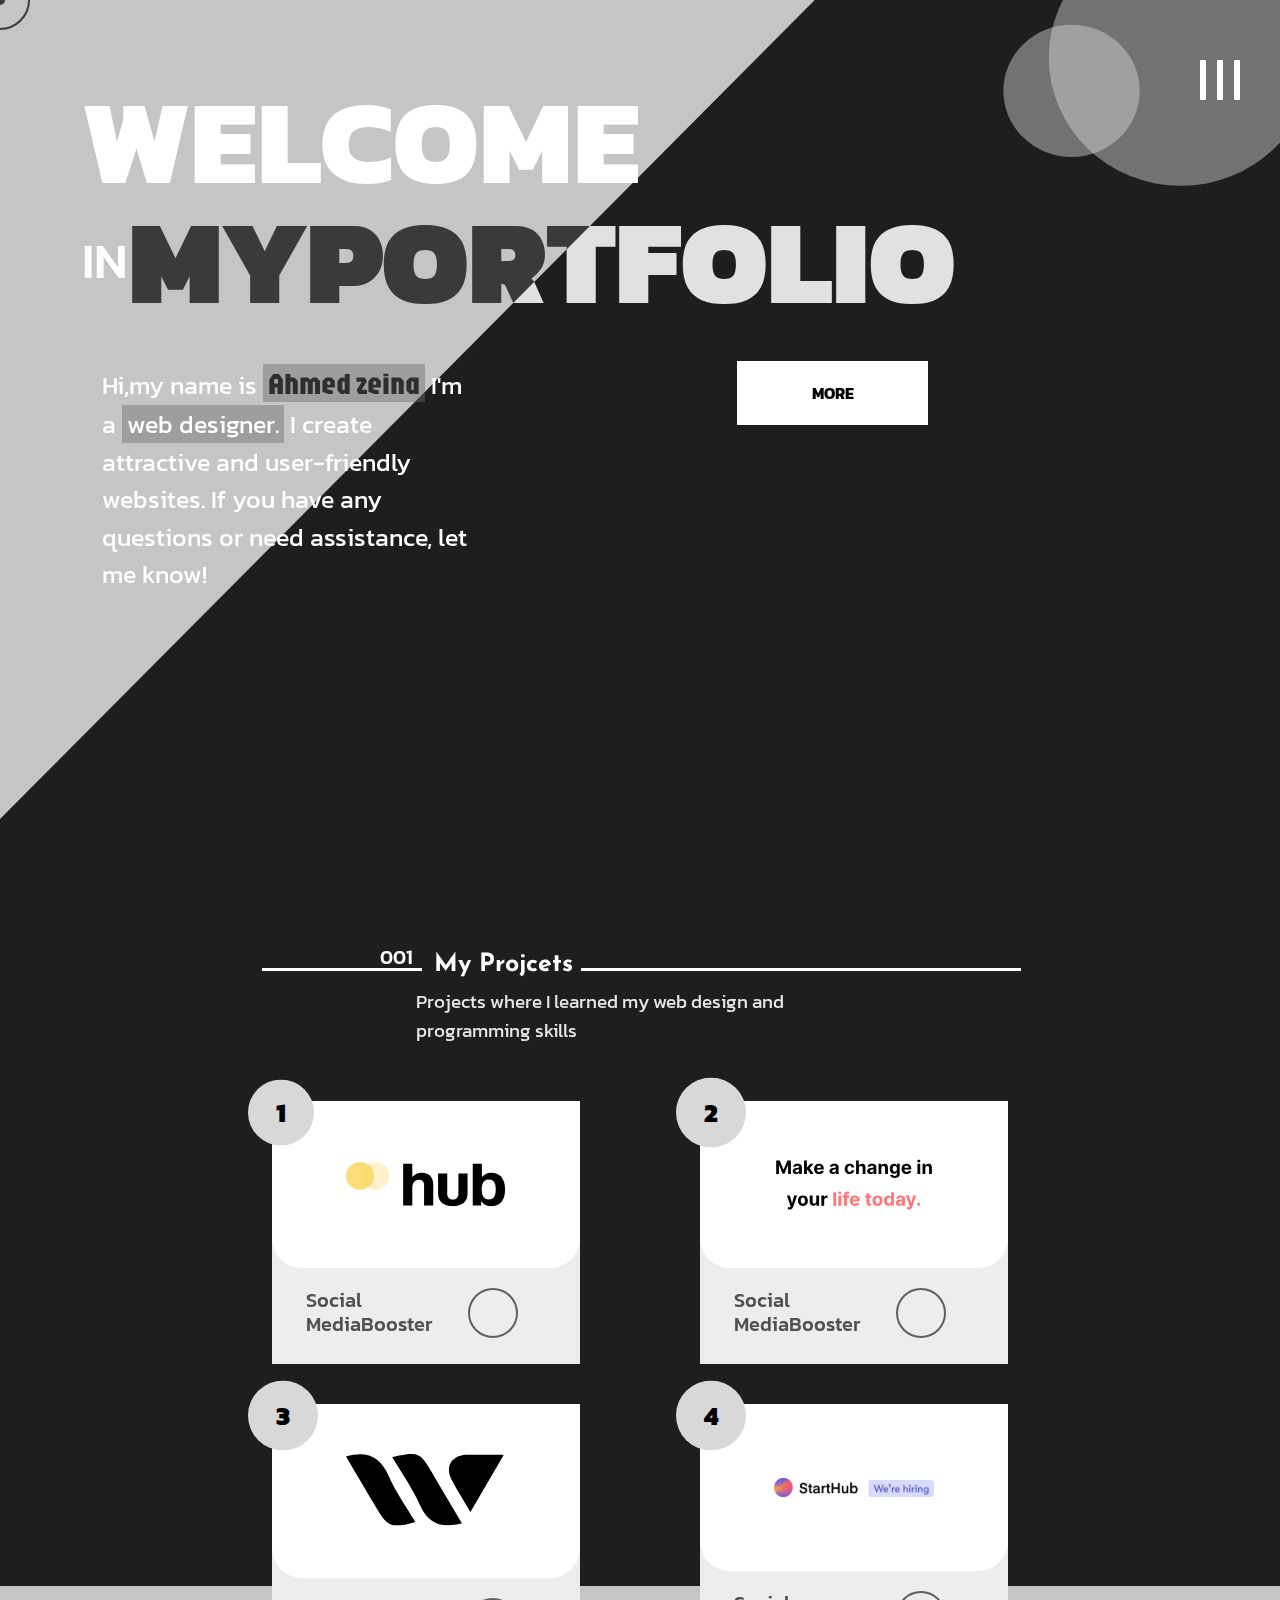
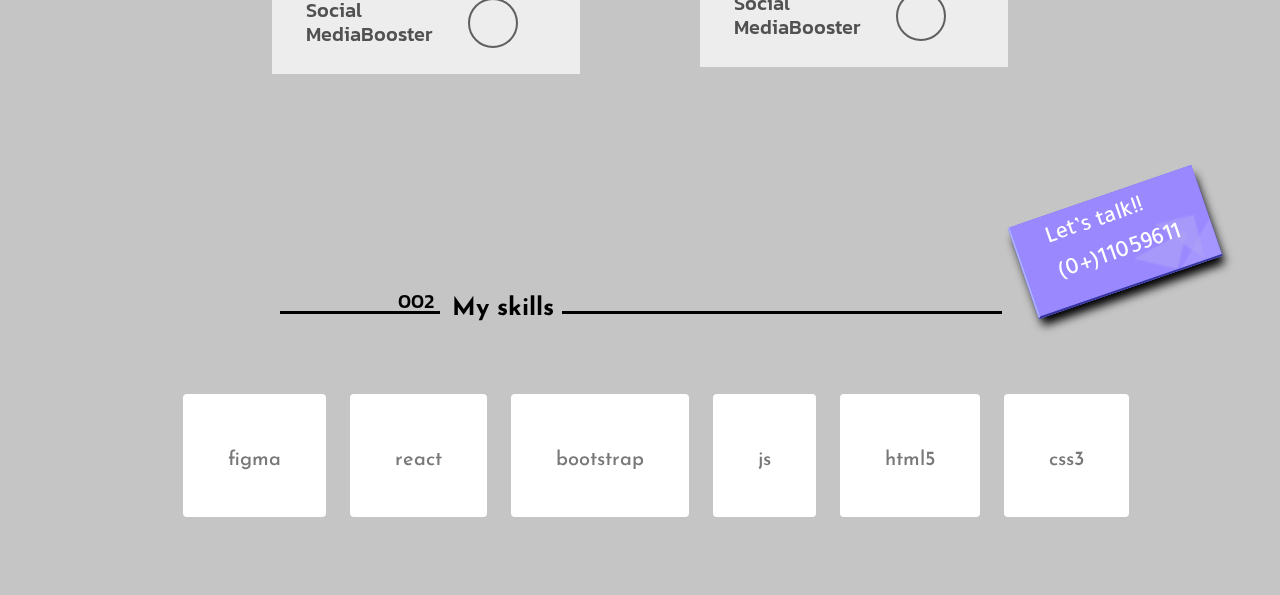
==== index.html @ 01827b54 "Add files via upload" ====
<!DOCTYPE html>
<html lang="en">
  <head>
    <meta charset="UTF-8" />
    <meta name="viewport" content="width=device-width, initial-scale=1.0" />

    <link
      rel="stylesheet"
      href="https://cdnjs.cloudflare.com/ajax/libs/font-awesome/6.6.0/css/all.min.css"
      integrity="sha512-Kc323vGBEqzTmouAECnVceyQqyqdsSiqLQISBL29aUW4U/M7pSPA/gEUZQqv1cwx4OnYxTxve5UMg5GT6L4JJg=="
      crossorigin="anonymous"
      referrerpolicy="no-referrer"
    />
    <link
      href="https://cdn.jsdelivr.net/npm/bootstrap@5.3.3/dist/css/bootstrap.min.css"
      rel="stylesheet"
      integrity="sha384-QWTKZyjpPEjISv5WaRU9OFeRpok6YctnYmDr5pNlyT2bRjXh0JMhjY6hW+ALEwIH"
      crossorigin="anonymous"
    />

    <link rel="stylesheet" href="style.css" />
    <title>Document</title>
  </head>
  <body>

    <div class="curser-dot"   id="curser-dot"></div>
    <div class="curser-outline"  id="curser-outline"></div>


    <div id="side-bar" class="side-bar">
      <div id="toggle_btn" class="toggle_btn">
        <span></span>
        <span></span>
        <span></span>
      </div>

      <div class="side-bar-content"></div>
      <h4>
        <span class=" send-text">Send</span><br />
        positive message!
      </h4>
      <input placeholder="YOUR NAME" type="text" />
      <input  class="message" placeholder="MESSAGE" type="text" />
      <div class="btn">Send</div>



      <ul class="d-flex flex-wrap">
        <li><i class="fa-brands fa-linkedin"></i></li>
        <li><i class="fa-brands fa-facebook"></i></li>
        <li><i class="fa-brands fa-github"></i></li>
      </ul>


    </div>




    <div class="all-thing  position-relative  ">
      <img class="main-img" src="assets/Group 5.svg" alt="" />

      <div class="landing-section">
        <div class="container">
          <div class="top-content">
            <h1 class="wel-text text-white">WELCOME</h1>
            <div class="dis-text d-flex align-items-center">
              <h1 class="">IN</h1>
              <h1 class="">MYPORTFOLIO</h1>
            </div>
          </div>

          <div class="bot-content d-flex justify-content-sm-between">
            <p class="text-white">
              Hi,my name is <span  class="logo">Ahmed zeina</span> I'm a <span> web designer.</span> I create attractive and
              user-friendly websites. If you have any questions or need
              assistance, let me know!
            </p>
            <div id="scroll-btn"  class="btn ">MORE</div>
          </div>
        </div>
      </div>

      <div class="my_projects">
        <div class="top position-relative">
          <div class="main-section-title">
            <h1>My Projcets</h1>
            <h5 class="text-white">001</h5>
          </div>
          <p>Projects where I learned my web design and programming skills</p>
        </div>

        <div class="row w-100">
          <div class="col-md-6">
            <a href="project-four.html">
              <div class="content w-50 ms-auto me-5">
                <div
                  class="img-content d-flex justify-content-center align-items-center"
                >
                  <img src="assets/hub-svg-logo 1.svg" alt="" />
                </div>
                <div class="text-content d-flex justify-content-around">
                  <h5>Social MediaBooster</h5>
                  <button class="btn">
                    <i class="fa-solid fa-arrow-right"></i>
                  </button>

                  <br />
                </div>
                <div class="one-num">1</div>
              </div>
            </a>
          </div>
          <div class="col-md-6">
            <a href="project-two.html">
              <div class="content w-50 ms-5 me-auto">
                <div
                  class="img-content d-flex justify-content-center align-items-center"
                >
                  <img src="assets/make.svg" alt="" />
                </div>
                <div class="text-content d-flex justify-content-around">
                  <h5>Social MediaBooster</h5>
                  <button class="btn">
                    <i class="fa-solid fa-arrow-right"></i>
                  </button>

                  <br />
                </div>
                <div class="one-num">2</div>
              </div>
            </a>
          </div>
        </div>
        <div class="row w-100 p-0">
          <div class="col-md-6">
            <a href="project-one.html">
              <div class="content w-50 ms-auto me-5">
                <div
                  class="img-content d-flex justify-content-center align-items-center"
                >
                  <img src="assets/new 1.svg" alt="" />
                </div>
                <div class="text-content d-flex justify-content-around">
                  <h5>Social MediaBooster</h5>
                  <button class="btn">
                    <i class="fa-solid fa-arrow-right"></i>
                  </button>

                  <br />
                </div>
                <div class="one-num">3</div>
              </div>
            </a>
          </div>
          <div class="col-md-6">
            <a href="project-three.html">
              <div class="content w-50 ms-5 me-auto">
                <div
                  class="img-content d-flex justify-content-center align-items-center"
                >
                  <img src="assets/Logo1 1.svg" alt="" />
                </div>
                <div class="text-content d-flex justify-content-around">
                  <h5>Social MediaBooster</h5>
                  <button class="btn">
                    <i class="fa-solid fa-arrow-right"></i>
                  </button>

                  <br />
                </div>
                <div class="one-num">4</div>
              </div>
            </a>
          </div>
        </div>
      </div>

      <div class="my-skills">
        <div class="container">
          <div class="top position-relative">
            <div class="main-section-title">
              <h1>My skills</h1>
              <h5 class="">002</h5>
            </div>
          </div>


          <div class="card-lets-talk">
            <h4>Let’s talk!!</h1>
            <h4>(0+)11059611  </h4>

          </div>
          <div class="animation-div">
            <ul class="animation-content  d-flex justify-content-center " >
              <li><i class="fa-brands fa-figma"></i>
                <h5>figma</h1>
              </li>
              <li><i class="fa-brands fa-react"></i>
                <h5>react</h1>
              </li>
              <li><i class="fa-brands fa-bootstrap"></i>
                <h5>bootstrap</h1>
              </li>
              <li><i class="fa-brands fa-js"></i>
                <h5>js</h1>
              </li>
              <li><i class="fa-brands fa-html5"></i>
                <h5>html5</h1>
              </li>
              <li><i class="fa-brands fa-css3-alt"></i>
                <h5>css3</h1>
              </li>
            </ul>
            
          </div>
        </div>
      </div>
    </div>




    <script
      src="https://cdn.jsdelivr.net/npm/bootstrap@5.3.3/dist/js/bootstrap.bundle.min.js"
      integrity="sha384-YvpcrYf0tY3lHB60NNkmXc5s9fDVZLESaAA55NDzOxhy9GkcIdslK1eN7N6jIeHz"
      crossorigin="anonymous"
    ></script>


    <script src="app.js" ></script>
  </body>
</html>
---- style.css ----
@import url('https://fonts.googleapis.com/css2?family=IBM+Plex+Sans+Arabic:wght@100;200;300;400;500;600;700&family=Kanit:ital,wght@0,100;0,200;0,300;0,400;0,500;0,600;0,700;0,800;0,900;1,100;1,200;1,300;1,400;1,500;1,600;1,700;1,800;1,900&family=Roboto:ital,wght@0,100;0,300;0,400;0,500;0,700;0,900;1,100;1,300;1,400;1,500;1,700;1,900&family=Tajawal:wght@200;300;400;500;700;800;900&display=swap');


@import url('https://fonts.googleapis.com/css2?family=Bebas+Neue&family=IBM+Plex+Sans+Arabic:wght@100;200;300;400;500;600;700&family=Jaro:opsz@6..72&family=Josefin+Sans:ital,wght@0,100..700;1,100..700&family=Kanit:ital,wght@0,100;0,200;0,300;0,400;0,500;0,600;0,700;0,800;0,900;1,100;1,200;1,300;1,400;1,500;1,600;1,700;1,800;1,900&family=Roboto:ital,wght@0,100;0,300;0,400;0,500;0,700;0,900;1,100;1,300;1,400;1,500;1,700;1,900&family=Tajawal:wght@200;300;400;500;700;800;900&family=Teko:wght@300..700&display=swap');
@import url('https://fonts.googleapis.com/css2?family=Bebas+Neue&family=IBM+Plex+Sans+Arabic:wght@100;200;300;400;500;600;700&family=Kanit:ital,wght@0,100;0,200;0,300;0,400;0,500;0,600;0,700;0,800;0,900;1,100;1,200;1,300;1,400;1,500;1,600;1,700;1,800;1,900&family=Roboto:ital,wght@0,100;0,300;0,400;0,500;0,700;0,900;1,100;1,300;1,400;1,500;1,700;1,900&family=Tajawal:wght@200;300;400;500;700;800;900&display=swap');
@import url('https://fonts.googleapis.com/css2?family=Bebas+Neue&family=IBM+Plex+Sans+Arabic:wght@100;200;300;400;500;600;700&family=Josefin+Sans:ital,wght@0,100..700;1,100..700&family=Kanit:ital,wght@0,100;0,200;0,300;0,400;0,500;0,600;0,700;0,800;0,900;1,100;1,200;1,300;1,400;1,500;1,600;1,700;1,800;1,900&family=Roboto:ital,wght@0,100;0,300;0,400;0,500;0,700;0,900;1,100;1,300;1,400;1,500;1,700;1,900&family=Tajawal:wght@200;300;400;500;700;800;900&display=swap');


body {
    background-color: rgb(197, 197, 197);
    font-family: "Kanit", sans-serif;
    cursor: none;
    overflow-x: hidden;
}

:root {
    --black: black;
    --light-black: rgb(110, 110, 110);
}

html {
    scroll-behavior: smooth;
}


.curser-dot {
    width: 10px;
    height: 10px;
    background-color: rgb(255, 255, 255);
    mix-blend-mode: difference;

}

.curser-outline {
    width: 60px;
    height: 60px;
    border: 2px solid white;
    mix-blend-mode: difference;
    z-index: 500;
}

.curser-outline,
.curser-dot {
    position: fixed;
    top: 0;
    left: 0;
    transform: translate(-50%, -50%);
    border-radius: 50%;
    z-index: 500;
    pointer-events: none;

}



/* main start */


.top {
    width: 100%;
    display: flex;
    justify-content: center;
    align-items: center;
    flex-direction: column;

    padding: 50px 0;
}

.main-section-title {
    position: relative;
    display: flex;
    align-items: center;
    justify-content: center;
    color: var(--black);


    h1 {
        font-family: "Josefin Sans", sans-serif;
        position: relative;
        left: -137px;
        font-size: 25px;
        font-weight: 700;
    }


    h5 {
        position: absolute;
        left: -191px;
        bottom: 11px;
    }

    &::after {
        content: '';
        position: absolute;
        width: 440px;
        background-color: var(--black);
        right: -311px;
        height: 3px;
    }

    &::before {
        content: '';
        position: absolute;
        width: 160px;
        background-color: var(--black);
        left: -309px;
        height: 3px;
    }

}


.main-img {
    width: 100%;
    right: 0;
    position: absolute;
    z-index: -1;
}






.all-thing {}

/* landing start */


.landing-section {
    padding: 100px 0 0;
    height: 100vh;

}

.logo {
    font-size: 30px;
    color: rgb(46, 46, 46);
    padding: 20px 50px;
    font-family: "Jaro", serif;
    font-weight: 800;
}



.landing-section .top-content {

    position: relative;

    &::after {
        position: absolute;
        content: '';
        left: 0;
        background-color: rgb(197, 197, 197);
        height: 100%;
        width: 218px;
        top: 0;
        transform: translateX(-218px);
        z-index: 6;
    }

    .wel-text {
        font-size: clamp(120px, 10vw, 50px);
        line-height: 81px;
        font-weight: 800;
        animation: landingAnimationtwo forwards 1s;
        position: relative;



    }

    .dis-text {


        h1 {
            &:nth-child(1) {
                font-size: 50px;
                color: white;
                animation: landingAnimationtwo forwards 2s;
                position: relative;


            }

            &:nth-child(2) {
                position: relative;
                font-size: clamp(120px, 10vw, 50px);


                color: rgb(255, 255, 255);
                font-weight: 900;
                mix-blend-mode: difference;
                z-index: 5;
                animation: landingAnimationtwo forwards 2s;

            }
        }

    }
}



.landing-section .bot-content {


    padding: 20px;

    p {
        width: 35%;

        font-size: 25px;


        span {
            background-color: #6d6d6d70;
            padding: 0 5px;
        }

    }

    .btn {
        background-color: rgb(255, 255, 255);
        color: black;
        display: inline-block;
        padding: 0.9rem 1.8rem;
        font-size: 16px;
        font-weight: 700;
        cursor: pointer;
        position: relative;
        text-decoration: none;
        overflow: hidden;
        height: 64px;
        display: flex;
        justify-content: center;
        align-items: center;
        width: 191px;
        font-weight: 700;
        margin-right: 250px;
        border-radius: 0;
        z-index: 1;
    }

    .btn:hover {
        color: white;
    }

    .btn::before {
        content: "";
        position: absolute;
        left: 0;
        top: 0;
        width: 100%;
        height: 100%;
        background-color: rgb(95, 95, 255);
        transform: translateX(-100%);
        transition: all .3s;
        z-index: -1;
    }

    .btn:hover::before {
        transform: translateX(0);
    }
}






/* my projects start */
.my_projects {
    padding: 50px 0 120px;
    display: flex;
    flex-direction: column;
    align-items: center;
    justify-content: center;

    p {
        color: #e7e6e6;
        font-size: 19px;
        width: 448px;
    }

    .row {
        padding: 40px 0;
    }

    .row a {
        list-style: none;
        text-decoration: none;
    }


    .top {
        padding: 0;
    }

    .main-section-title {
        h1 {
            color: white;
        }

        &::after {
            background-color: white;

        }

        &::before {
            background-color: white;

        }
    }
}


.my_projects .content {

    background-color: #ededed;
    position: relative;
    width: 100%;
    animation: scrollAnimation linear;
    animation-timeline: view();
    animation-range: entry 0;



    &:hover {
        .btn {
            color: rgb(255, 255, 255);
            background-color: rgb(95, 95, 95);
        }


        .img-content img {
            transform: scale(1.2);

        }
    }


}


.img-content {
    width: 100%;
    padding: 50px 25px;
    background-color: white;
    min-height: 167px;
    border-bottom-left-radius: 30px;
    border-bottom-right-radius: 30px;


    img {
        width: 160px;
        transition: 0.5s all;
    }
}

.text-content {
    padding: 20px;


    .btn {
        height: 50px;
        width: 50px;
        color: rgb(95, 95, 95);
        position: relative;
        border: 2px solid rgb(95, 95, 95);
        border-radius: 50%;
        display: flex;
        justify-content: center;
        align-items: center;
        font-size: 20px;
    }


    h5 {
        width: 50%;
        font-size: 23;
        color: rgb(82, 81, 81);
    }
}

.one-num {
    position: absolute;
    z-index: 5;
    clip-path: circle();
    padding: 20px;
    color: rgb(0 0 0);
    background-color: rgb(216, 216, 216);
    left: -24px;
    top: -36px;
    padding: 28px;
    font-size: 26px;
    font-weight: 800;
}




/* my-skills */


.my-skills {
    padding: 50px;
    position: relative;
    background-color: #c5c5c5;

}


.my-skills .animation-div {

    display: flex;
    align-items: center;
    justify-content: center;


}

.my-skills .animation-content {
    flex-wrap: wrap;

}

.my-skills .animation-content li {
    background-color: white;
    margin: 12px;
    padding: 45px;
    list-style: none;
    display: flex;
    flex-direction: column;
    align-items: center;
    border-radius: 4px;

    h5 {
        color: #787878;
        font-family: "Josefin Sans", sans-serif;
        margin: 9px 0 0;
    }


    i {
        font-size: 64px;
    }
}

.my-skills .card-lets-talk {
    background-color: rgb(95, 95, 253);
    background-image: url(./assets/cardBackgroun.png);
    background-position: center;
    background-size: cover;
    background-repeat: no-repeat;
    position: absolute;
    padding: 10px 31px;
    top: 0;
    right: 68px;

    transform: rotate(-19deg);
    color: white;
    border-left: rgb(175, 175, 255) solid 2px;
    border-bottom: rgb(52, 52, 156) solid 2px;
    box-shadow: 1px 9px 10px -1px black;
    font-family: "Tajawal", serif;
    animation: scrollAnimationtwo linear;
    animation-timeline: view();
    animation-range-end: 350px;
}



/* project-page */


.top.proj {



    padding: 0;

    h1 {
        font-size: 200px;
    }
}



.project-div {
    display: flex;
    flex-direction: column;



    .Proj-content {
        padding: 0 200px;
    }


    .Proj-content .circle {

        top: 0;
        right: 0;
        border-radius: 50%;
        border: 2px black solid;
        display: flex;
        justify-content: center;
        align-items: center;
        width: 50px;
        height: 50px;
        transform: translateX(70px);

        display: none;



    }

    .Proj-content .circle-line {
        position: absolute;
        top: 0;
        right: 0;
        height: 50%;
        background-color: transparent;
        width: 30px;

        border-right: 5px solid var(--light-black);
        border-bottom: 5px solid var(--light-black);

        border-bottom-right-radius: 20px;
        transform: translateX(46px);


    }



    .Proj-content h1 {


        font-size: 150px;
    }





    .Proj-content .last-line {
        position: absolute;
        bottom: 0;
        right: 0;
        height: 60%;
        background-color: var(--light-black);
        width: 5px;
        transform: translateX(46px);



    }

    .Proj-content .last {
        display: none;
    }


    .Proj-content .first {}



    img {
        margin: 20px 0;
        width: 100%;


    }


}





/* side_bar */



.side-bar {
    height: 100%;
    width: 300px;
    right: -300px;
    position: fixed;
    top: 0;
    background-color: white;
    z-index: 400;
    padding: 100px 39px;
    display: flex;
    justify-content: center;
    flex-direction: column;
    transition: 400ms ease-in-out all;





    .btn {
        background-color: rgb(81, 81, 255);
        margin: 10px 0;
        border-radius: 0;
        color: white;
    }

    ul {
        margin-top: 20px;


        padding-left: 0;

        li {
            list-style: none;
            cursor: pointer;

            margin: 15px;

            i {
                font-size: 30px;
            }
        }
    }


    h4 {

        margin: 50px 0 20px;

        .send-text {
            font-size: 70px;
            font-family: "Teko", sans-serif;
        }
    }

}

.side-bar .toggle_btn {
    position: absolute;
    left: -80px;
    top: 60px;
    display: flex;
    width: 40px;
    height: 40px;
    align-items: center;
    cursor: pointer;
    justify-content: center;








    span {
        position: absolute;
        background-color: rgb(255, 255, 255);
        width: 6px;
        height: 100%;
        border-radius: 1px;
        transition: 400ms ease all;


        &:nth-child(1) {
            left: 0;
        }

        &:nth-child(2) {
            left: 50%;
            transform: translateX(-50%);
        }

        &:nth-child(3) {
            right: 0;
        }

    }

}


.side-bar.active {

    right: 0;




    .toggle_btn span {


        &:nth-child(1) {
            left: 50%;
            transform: translateX(-50%) rotate(45deg);

        }

        &:nth-child(2) {
            display: none;

        }

        &:nth-child(3) {
            left: 50%;
            transform: translateX(-50%) rotate(-45deg);

        }

    }

    .toggle_btn {
        left: -50px;

    }

}




.side-bar input {
    color: rgb(0, 0, 0);
    width: 100%;
    padding: 11px 16px;
    font-size: 13px;
    margin: 10px 0;
    background-color: rgb(199 199 199);
    border: none;



    &:focus-visible {
        outline: 1px rgb(49, 49, 49) solid;
    }

    &::placeholder {
        color: rgb(46, 46, 46);
    }

    &:nth-child(3) {
        padding: 5px 9px 20px;
    }
}


.side-bar .message {
    padding: 11px 20px 55px;
}











@keyframes animation-way {

    from {
        transform: translateX(0);
    }

    to {
        transform: translateX(-100px);
    }

}


@keyframes scrollAnimation {
    from {
        opacity: 0;
        scale: 0.5;
    }

    to {
        opacity: 1;
        scale: 1;
    }
}

@keyframes scrollAnimationtwo {
    from {
        opacity: 0;
        scale: 2;
    }

    to {
        opacity: 1;
        scale: 1;
    }
}

@keyframes landingAnimationtwo {
    from {
        left: -100%;
    }

    to {
        left: 0;
    }
}
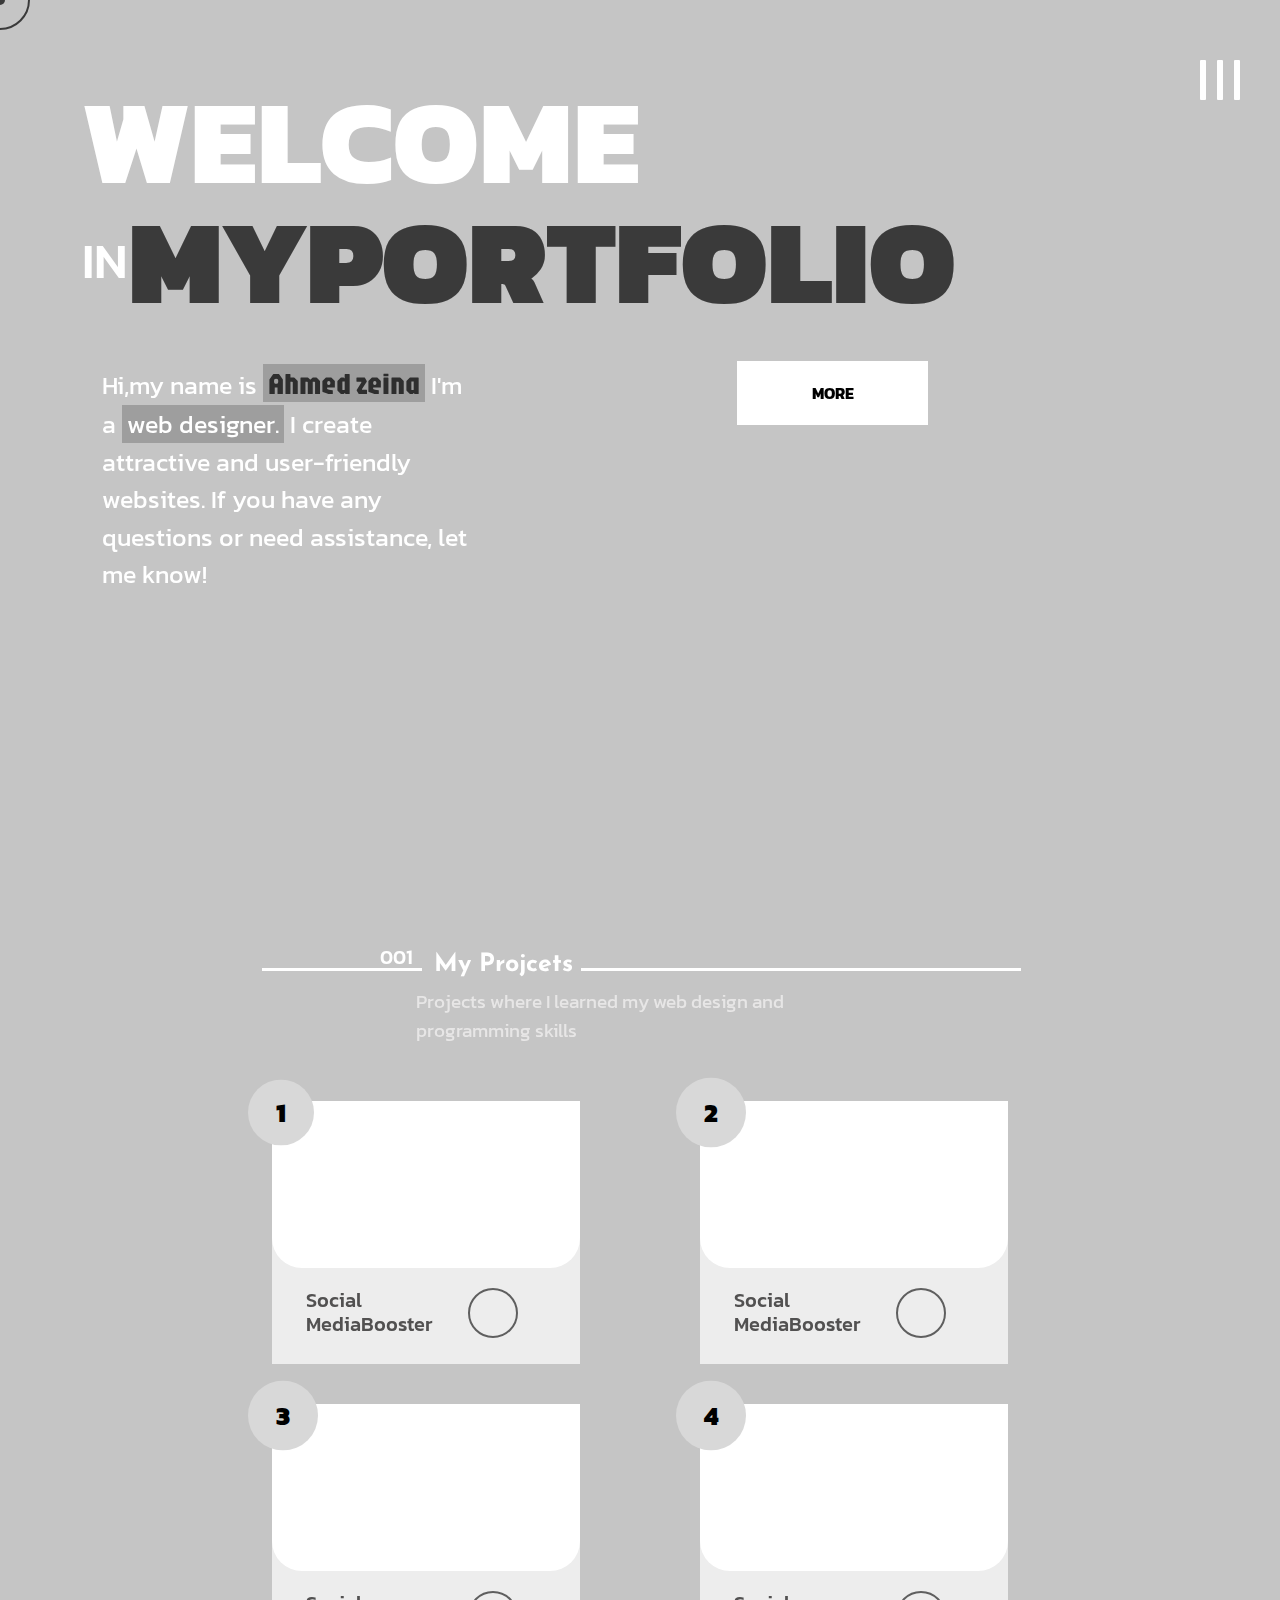
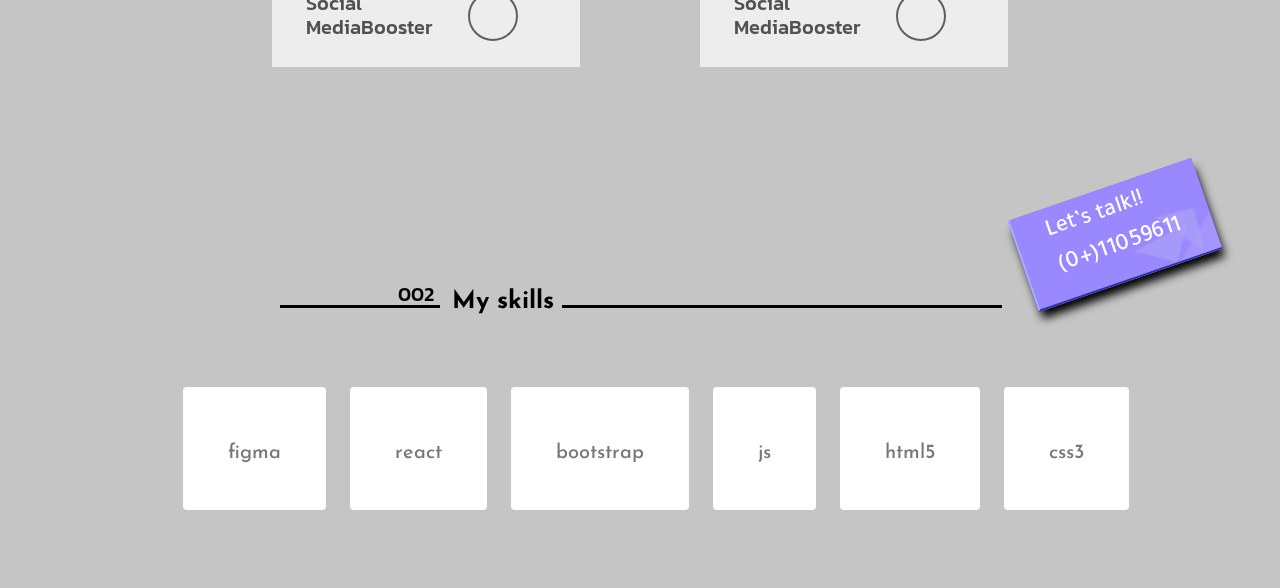
==== commit f58501e4: "Update index.html" ====
--- a/index.html
+++ b/index.html
@@ -58,7 +58,7 @@
 
 
     <div class="all-thing  position-relative  ">
-      <img class="main-img" src="assets/Group 5.svg" alt="" />
+      <img class="main-img" src="ass/Group 5.svg" alt="" />
 
       <div class="landing-section">
         <div class="container">
@@ -97,7 +97,7 @@
                 <div
                   class="img-content d-flex justify-content-center align-items-center"
                 >
-                  <img src="assets/hub-svg-logo 1.svg" alt="" />
+                  <img src="ass/hub-svg-logo 1.svg" alt="" />
                 </div>
                 <div class="text-content d-flex justify-content-around">
                   <h5>Social MediaBooster</h5>
@@ -117,7 +117,7 @@
                 <div
                   class="img-content d-flex justify-content-center align-items-center"
                 >
-                  <img src="assets/make.svg" alt="" />
+                  <img src="ass/make.svg" alt="" />
                 </div>
                 <div class="text-content d-flex justify-content-around">
                   <h5>Social MediaBooster</h5>
@@ -139,7 +139,7 @@
                 <div
                   class="img-content d-flex justify-content-center align-items-center"
                 >
-                  <img src="assets/new 1.svg" alt="" />
+                  <img src="ass/new 1.svg" alt="" />
                 </div>
                 <div class="text-content d-flex justify-content-around">
                   <h5>Social MediaBooster</h5>
@@ -159,7 +159,7 @@
                 <div
                   class="img-content d-flex justify-content-center align-items-center"
                 >
-                  <img src="assets/Logo1 1.svg" alt="" />
+                  <img src="ass/Logo1 1.svg" alt="" />
                 </div>
                 <div class="text-content d-flex justify-content-around">
                   <h5>Social MediaBooster</h5>
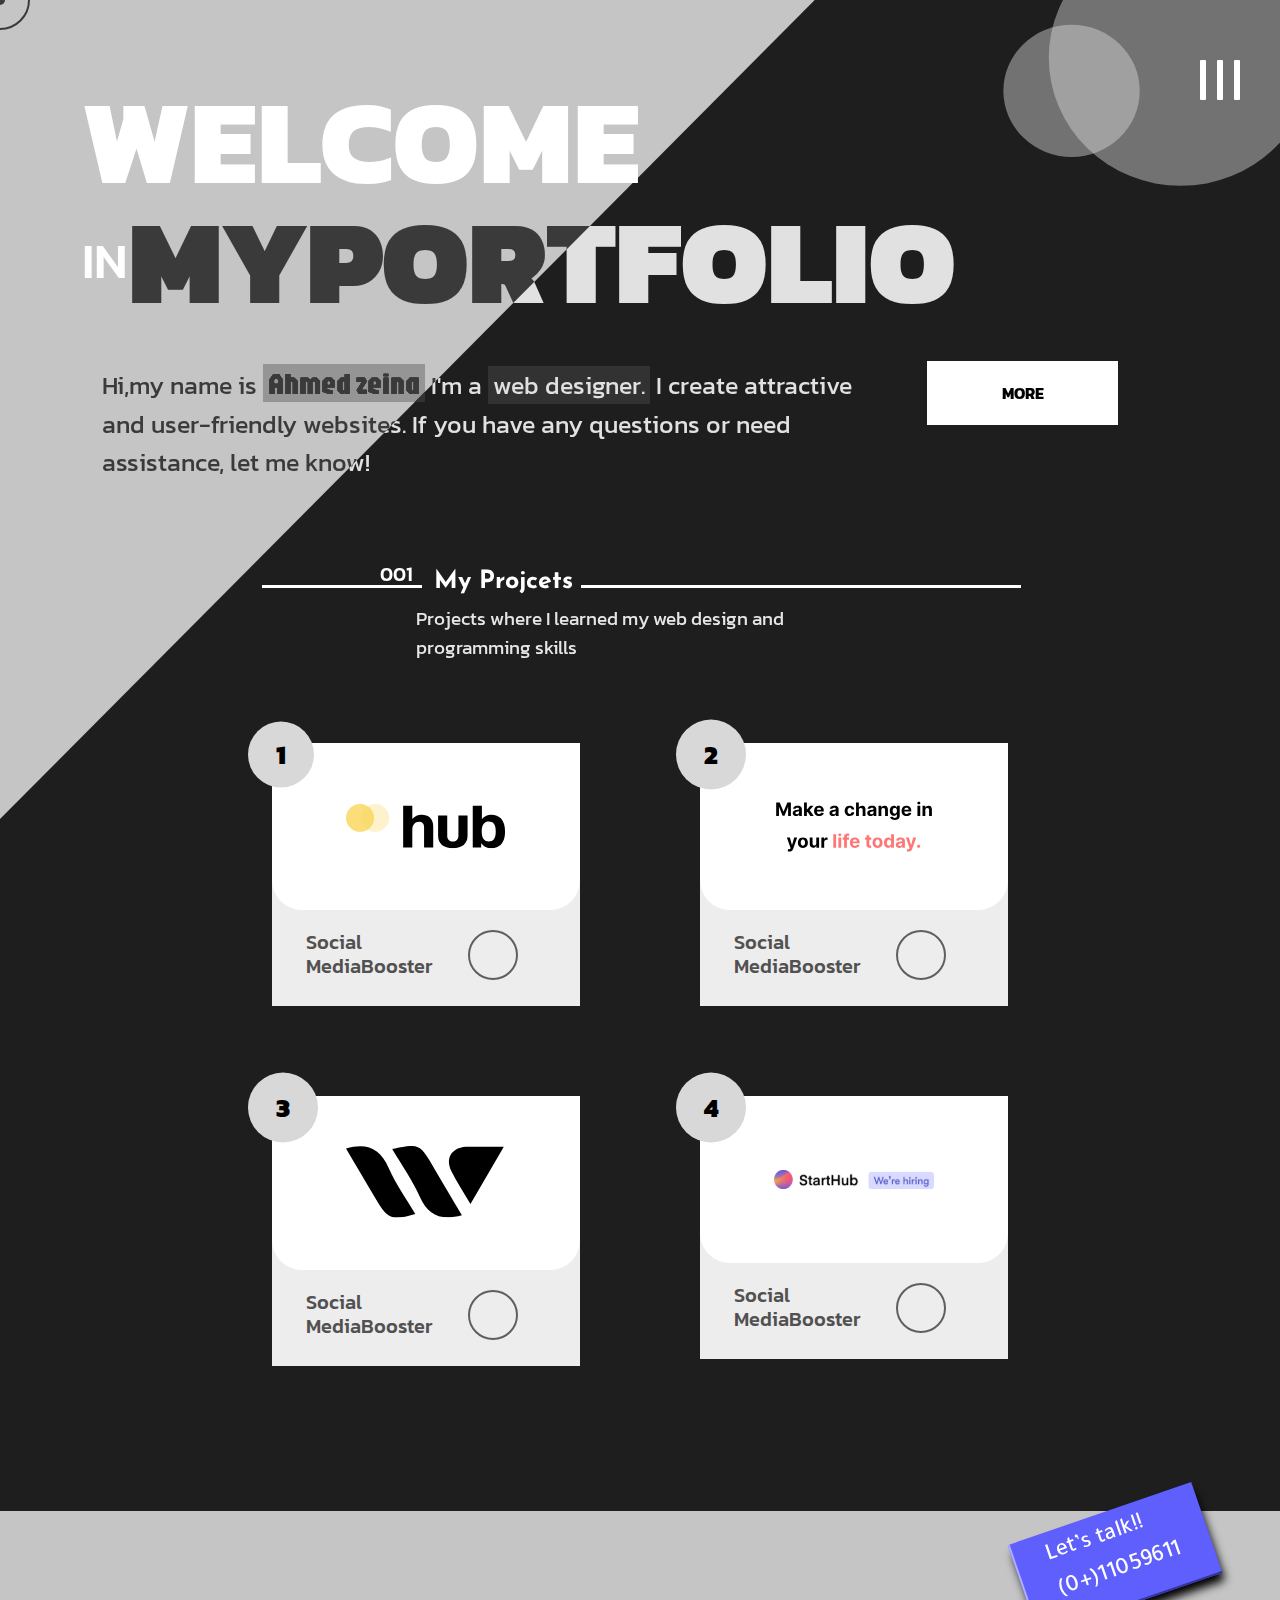
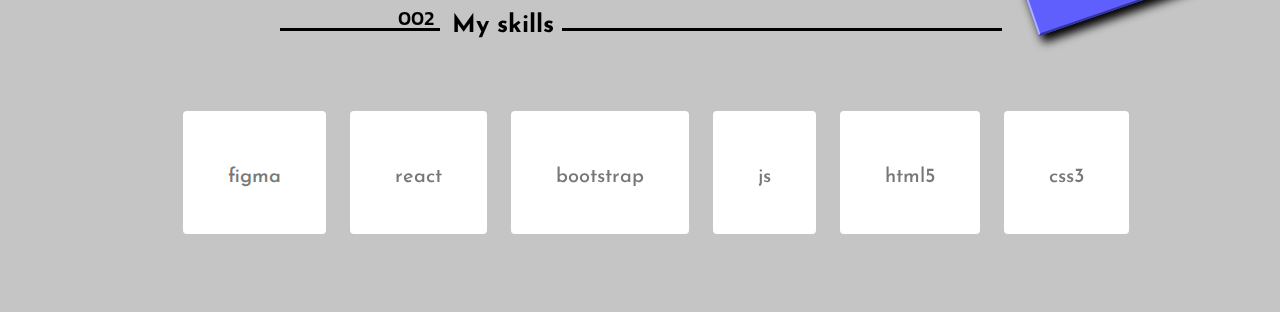
==== commit b22f6fea: "Update index.html" ====
--- a/index.html
+++ b/index.html
@@ -59,6 +59,7 @@
 
     <div class="all-thing  position-relative  ">
       <img class="main-img" src="ass/Group 5.svg" alt="" />
+      <img class="main-img-two" src="ass/background-assets.svg" alt="" />
 
       <div class="landing-section">
         <div class="container">
@@ -186,6 +187,8 @@
           </div>
 
 
+
+
           <div class="card-lets-talk">
             <h4>Let’s talk!!</h1>
             <h4>(0+)11059611  </h4>
--- a/style.css
+++ b/style.css
@@ -116,7 +116,9 @@
     position: absolute;
     z-index: -1;
 }
-
+.main-img-two {
+    display: none;
+}
 
 
 
@@ -129,16 +131,14 @@
 
 .landing-section {
     padding: 100px 0 0;
-    height: 100vh;
 
 }
 
 .logo {
     font-size: 30px;
-    color: rgb(46, 46, 46);
     padding: 20px 50px;
     font-family: "Jaro", serif;
-    font-weight: 800;
+    font-weight: 200;
 }
 
 
@@ -160,14 +160,11 @@
     }
 
     .wel-text {
-        font-size: clamp(120px, 10vw, 50px);
+        font-size: 120px;
         line-height: 81px;
         font-weight: 800;
         animation: landingAnimationtwo forwards 1s;
         position: relative;
-
-
-
     }
 
     .dis-text {
@@ -185,7 +182,7 @@
 
             &:nth-child(2) {
                 position: relative;
-                font-size: clamp(120px, 10vw, 50px);
+                font-size: 120px;
 
 
                 color: rgb(255, 255, 255);
@@ -204,14 +201,13 @@
 
 .landing-section .bot-content {
 
-
+    flex-wrap: wrap;
     padding: 20px;
 
     p {
-        width: 35%;
-
+        width: 70%;
         font-size: 25px;
-
+        mix-blend-mode: difference;
 
         span {
             background-color: #6d6d6d70;
@@ -237,7 +233,7 @@
         align-items: center;
         width: 191px;
         font-weight: 700;
-        margin-right: 250px;
+        margin-right: 60px;
         border-radius: 0;
         z-index: 1;
     }
@@ -295,6 +291,7 @@
 
     .top {
         padding: 0;
+        z-index: 5;
     }
 
     .main-section-title {
@@ -317,12 +314,14 @@
 
 .my_projects .content {
 
+    margin: 25px;
     background-color: #ededed;
     position: relative;
     width: 100%;
     animation: scrollAnimation linear;
     animation-timeline: view();
     animation-range: entry 0;
+    z-index: 5;
 
 
 
@@ -407,6 +406,16 @@
     padding: 50px;
     position: relative;
     background-color: #c5c5c5;
+    background-image: url(./ass/background-assets.svg);
+    position: left bottom;
+    background-repeat: no-repeat;
+    background-size: contain;
+
+
+    .top {
+        z-index: 5;
+
+    }
 
 }
 
@@ -434,6 +443,7 @@
     flex-direction: column;
     align-items: center;
     border-radius: 4px;
+    z-index: 5;
 
     h5 {
         color: #787878;
@@ -457,6 +467,7 @@
     padding: 10px 31px;
     top: 0;
     right: 68px;
+    z-index: 5;
 
     transform: rotate(-19deg);
     color: white;
@@ -810,4 +821,140 @@
     to {
         left: 0;
     }
-}+}
+
+
+
+
+@media (max-width:992px) {
+
+    .project-div .Proj-content {
+        padding: 0 25px;
+    }
+
+
+
+    .top-content .dis-text h1:nth-child(2) {
+        font-size: 95px !important;
+    }
+
+
+    .top-content .wel-text {
+        font-size: 95px !important;
+    }
+
+
+    .bot-content .text-white {
+        width: 100% !important;
+        font-size: 20px !important;
+    }
+}
+
+@media (max-width:778px) {
+
+
+    .top-content {
+        &::after {
+            display: none;
+        }
+    }
+
+
+
+
+    /* one edit*/
+
+    .top-content .dis-text h1:nth-child(2) {
+        font-size: 70px !important;
+    }
+
+    .top-content .wel-text {
+        font-size: 95px !important;
+    }
+
+    .curser-outline {
+        display: none;
+    }
+
+    .curser-dot {
+        display: none;
+    }
+}
+
+
+@media (max-width:490px) {
+
+
+
+    .main-img {
+        width: 110%;
+        height: 668px;
+    }
+
+    .main-img-two {
+        top: 50%;
+        width: 321%;
+        position: absolute;
+        z-index: 3;
+        display: block;
+    }
+
+
+    .my_projects p {
+        width: 100%;
+        color: #545454;
+    }
+
+
+
+
+
+    .card-lets-talk {
+        top: -50px !important;
+    }
+
+
+    .main-section-title {
+
+
+        color: black !important;
+
+
+        h1 {
+            color: black !important;
+            position: static;
+        }
+
+        h5 {
+            display: none;
+        }
+
+        &::after {
+            display: none;
+        }
+
+        &::before {
+            display: none;
+        }
+
+
+
+
+    }
+
+    .top-content .dis-text h1:nth-child(1) {
+        font-size: 25px !important;
+    }
+
+
+    .top-content .dis-text h1:nth-child(2) {
+        font-size: 45px !important;
+    }
+
+
+
+    .top-content .wel-text {
+        font-size: 55px !important;
+    }
+
+}
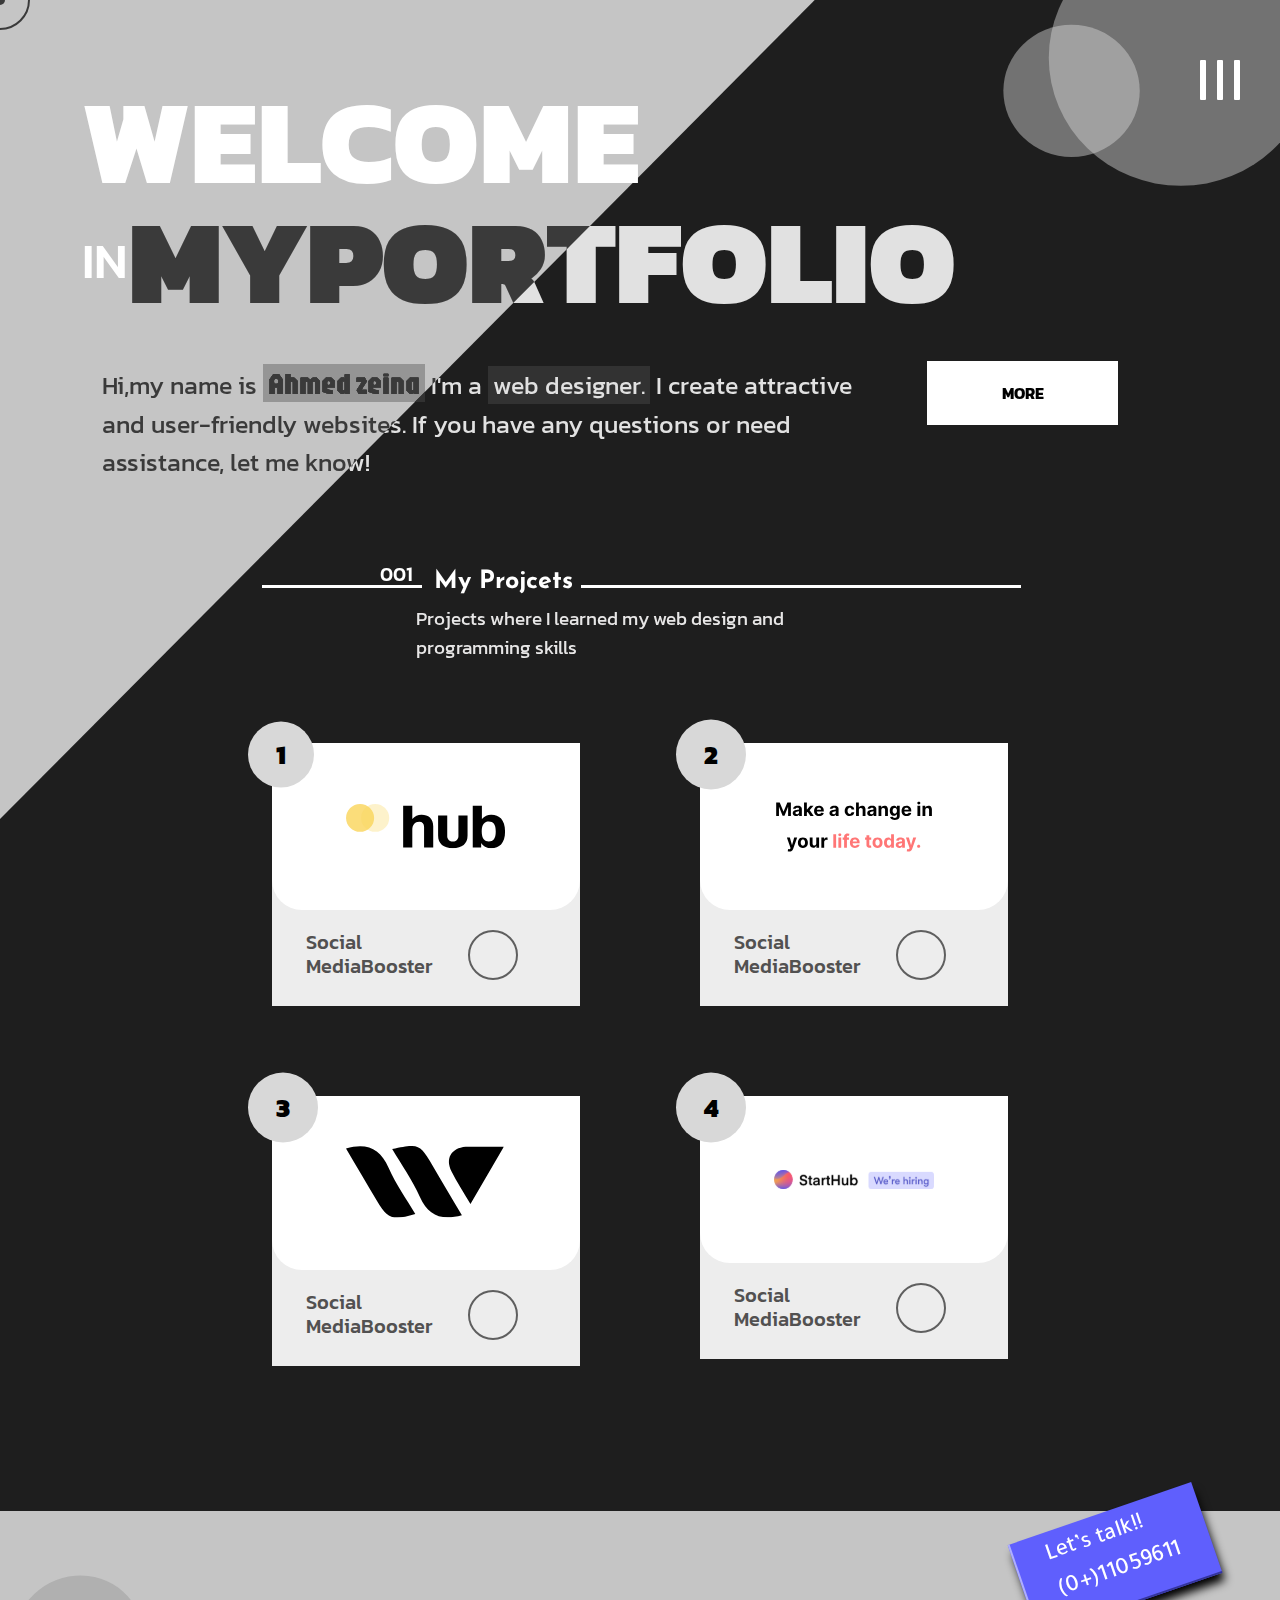
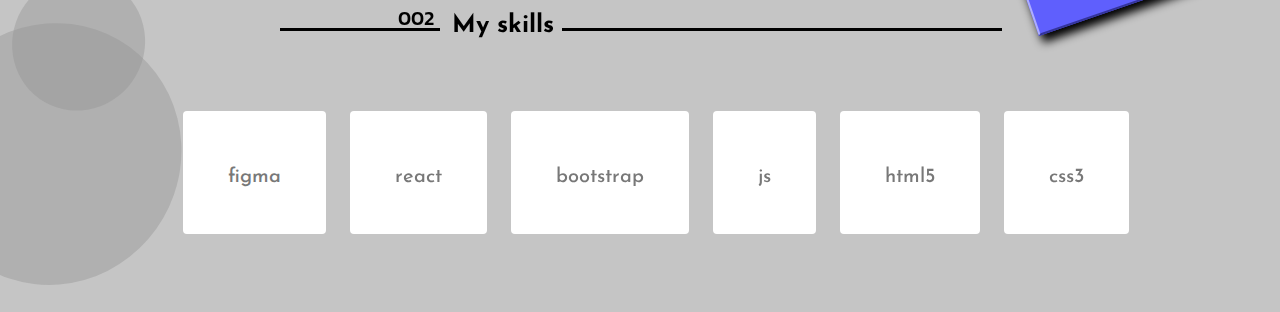
==== commit 112ba65b: "Update index.html" ====
--- a/index.html
+++ b/index.html
@@ -56,10 +56,9 @@
 
 
 
-
+    
     <div class="all-thing  position-relative  ">
       <img class="main-img" src="ass/Group 5.svg" alt="" />
-      <img class="main-img-two" src="ass/background-assets.svg" alt="" />
 
       <div class="landing-section">
         <div class="container">
@@ -179,6 +178,8 @@
 
       <div class="my-skills">
         <div class="container">
+
+      <img class="main-img-two" src="ass/background-assets.svg" alt="" />
           <div class="top position-relative">
             <div class="main-section-title">
               <h1>My skills</h1>
